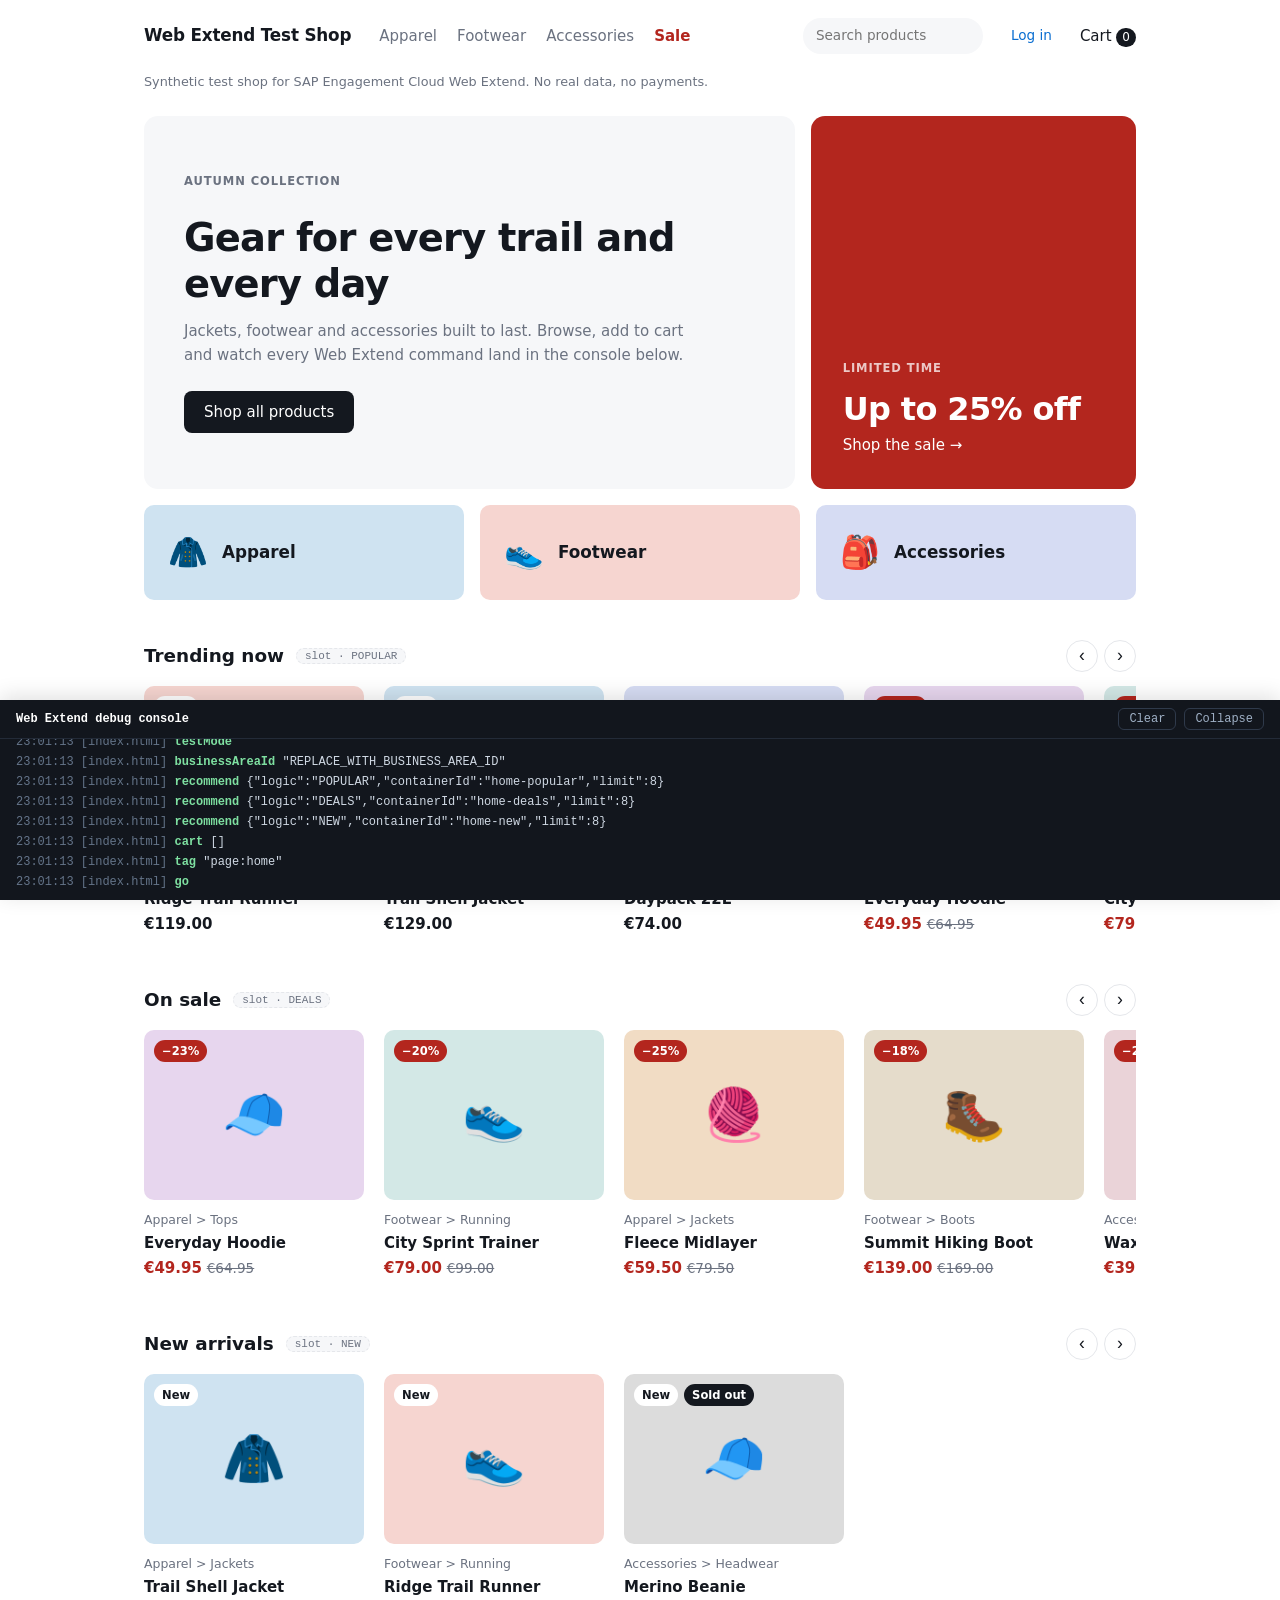
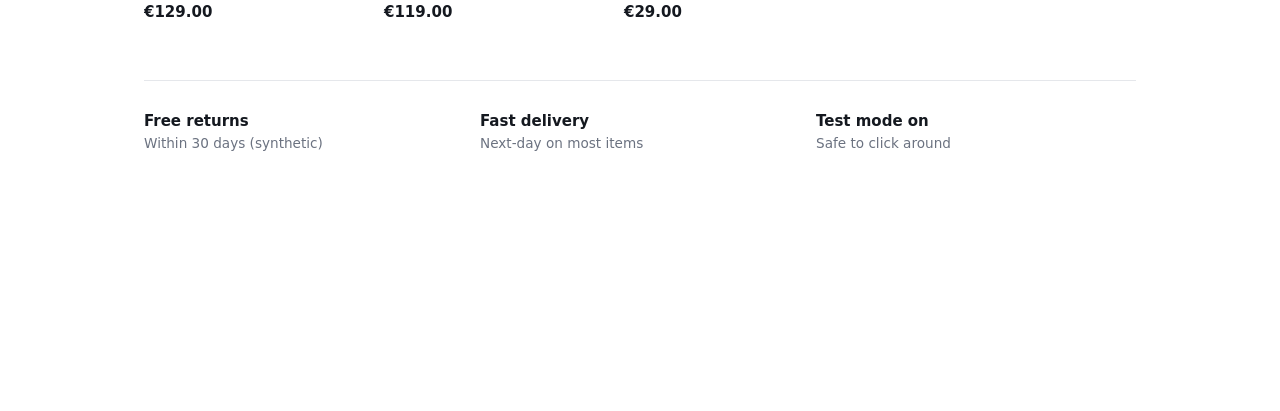
==== index.html @ 7c87bd81 "Add Web Extend test shop (static, synthetic data) Co-Authored-By: Claude Sonnet 5.5 <noreply@anthrop" ====
<!doctype html>
<html lang="en">
<head>
  <meta charset="UTF-8">
  <meta name="viewport" content="width=device-width, initial-scale=1">
  <meta name="robots" content="noindex, nofollow">
  <title>Home - Web Extend Test Shop</title>
  <link rel="stylesheet" href="css/styles.css">
</head>
<body data-page="home">
  <header id="site-header"></header>
  <div class="test-banner">Synthetic test shop for SAP Engagement Cloud Web Extend. No real data, no payments.</div>
  <main>
    <!-- Hero: one main message plus a sale promo -->
    <section class="hero-grid">
      <div class="hero">
        <p class="eyebrow">Autumn collection</p>
        <h1>Gear for every trail and every day</h1>
        <p>Jackets, footwear and accessories built to last. Browse, add to cart and watch every Web Extend command land in the console below.</p>
        <a class="btn" href="category.html">Shop all products</a>
      </div>
      <a class="promo" href="category.html?cat=Sale">
        <span class="eyebrow">Limited time</span>
        <strong>Up to 25% off</strong>
        <span>Shop the sale →</span>
      </a>
    </section>

    <!-- Category tiles -->
    <section class="tiles">
      <a class="tile" href="category.html?cat=Apparel" style="background:#cfe3f1"><span>🧥</span>Apparel</a>
      <a class="tile" href="category.html?cat=Footwear" style="background:#f6d5d0"><span>👟</span>Footwear</a>
      <a class="tile" href="category.html?cat=Accessories" style="background:#d6dcf3"><span>🎒</span>Accessories</a>
    </section>

    <!-- Recommendation carousels (filled by js/pages.js) -->
    <div id="slots"></div>

    <section class="benefits">
      <div><strong>Free returns</strong><span>Within 30 days (synthetic)</span></div>
      <div><strong>Fast delivery</strong><span>Next-day on most items</span></div>
      <div><strong>Test mode on</strong><span>Safe to click around</span></div>
    </section>
  </main>
  <script src="js/debug-console.js"></script>
  <script src="js/web-extend.js"></script>
  <script src="js/store.js"></script>
  <script src="js/pages.js"></script>
</body>
</html>
---- css/styles.css ----
/* Clean, minimal styling for the Web Extend test shop. No frameworks. */
:root {
  --bg: #ffffff;
  --surface: #f6f7f9;
  --fg: #14181f;
  --muted: #6b7280;
  --line: #e5e7eb;
  --accent: #0a6ed1;
  --accent-dark: #0854a0;
  --radius: 10px;
  --console-h: 200px;
}
* { box-sizing: border-box; }
body {
  margin: 0;
  font: 15px/1.6 system-ui, -apple-system, "Segoe UI", sans-serif;
  background: var(--bg);
  color: var(--fg);
  /* Leave room so the fixed debug console never hides page content */
  padding-bottom: calc(var(--console-h) + 32px);
}
body.console-collapsed { padding-bottom: 72px; }
a { color: var(--accent); text-decoration: none; }
a:hover { text-decoration: underline; }
h1 { font-size: 1.9rem; line-height: 1.2; margin: 0 0 20px; letter-spacing: -0.02em; }
h2 { font-size: 1.15rem; margin: 32px 0 14px; }
code { background: var(--surface); padding: 1px 5px; border-radius: 4px; font-size: .9em; }

/* ---------- header ---------- */
.site-header {
  display: flex; flex-wrap: wrap; align-items: center; gap: 8px 28px;
  max-width: 1040px; margin: 0 auto; padding: 18px 24px;
}
.site-header .brand { font-weight: 700; font-size: 1.05rem; color: var(--fg); letter-spacing: -0.01em; }
.site-header .brand:hover { text-decoration: none; }
.site-header nav { display: flex; gap: 20px; flex: 1; flex-wrap: wrap; }
.site-header nav a { color: var(--muted); }
.site-header nav a:hover { color: var(--fg); text-decoration: none; }
.site-header .session { color: var(--muted); font-size: .85rem; }
.site-header > a:last-child { color: var(--fg); font-weight: 500; }
.badge {
  display: inline-block; min-width: 1.5em; padding: 0 6px; border-radius: 999px;
  background: var(--fg); color: #fff; font-size: .75rem; text-align: center;
}
.test-banner {
  max-width: 1040px; margin: 0 auto; padding: 0 24px 8px; color: var(--muted); font-size: .8rem;
}

main { max-width: 1040px; margin: 0 auto; padding: 8px 24px 24px; }
.hero { padding: 56px 40px; border-radius: 14px; background: var(--surface); margin: 8px 0 8px; }
.hero h1 { font-size: 2.4rem; margin-bottom: 12px; }
.hero p { color: var(--muted); max-width: 520px; margin: 0 0 24px; }

/* ---------- product cards ---------- */
.grid { display: grid; grid-template-columns: repeat(auto-fill, minmax(220px, 1fr)); gap: 24px 20px; }
.card { display: flex; flex-direction: column; gap: 10px; }
.card .thumb {
  height: 170px; display: grid; place-items: center; font-size: 3.2rem;
  border-radius: var(--radius); transition: opacity .15s;
}
.card .thumb:hover { opacity: .85; text-decoration: none; }
.card .body { display: flex; flex-direction: column; gap: 1px; }
.card .body a.title { color: var(--fg); font-weight: 600; }
.card .cat { color: var(--muted); font-size: .78rem; order: -1; }
.price { font-weight: 600; }

.pills { display: flex; flex-wrap: wrap; gap: 8px; margin: 0 0 28px; }
.pill { padding: 5px 14px; border-radius: 999px; background: var(--surface); color: var(--fg); font-size: .875rem; }
.pill:hover { text-decoration: none; background: var(--line); }
.pill.active { background: var(--fg); color: #fff; }

/* ---------- buttons ---------- */
.btn {
  display: inline-block; padding: 9px 20px; border: 0; border-radius: 8px; cursor: pointer;
  background: var(--fg); color: #fff; font: inherit; font-weight: 500;
}
.btn:hover { background: #2b3340; text-decoration: none; }
.btn.secondary { background: var(--surface); color: var(--fg); }
.btn.secondary:hover { background: var(--line); }
.btn.small { padding: 1px 10px; }

/* ---------- product detail ---------- */
.product-detail { display: grid; grid-template-columns: 1fr 1fr; gap: 48px; align-items: start; }
.product-detail .thumb { height: 380px; border-radius: 14px; display: grid; place-items: center; font-size: 8rem; }
@media (max-width: 700px) { .product-detail { grid-template-columns: 1fr; gap: 24px; } }

/* ---------- tables / forms ---------- */
table { width: 100%; border-collapse: collapse; }
th { font-size: .78rem; text-transform: uppercase; letter-spacing: .04em; color: var(--muted); font-weight: 600; }
th, td { padding: 14px 10px; border-bottom: 1px solid var(--line); text-align: left; }
td.num, th.num { text-align: right; }
.totals { text-align: right; margin: 20px 0; font-size: 1.1rem; }

form.stack { display: grid; gap: 14px; max-width: 440px; }
label { display: grid; gap: 4px; font-size: .85rem; color: var(--muted); }
input, select {
  padding: 9px 11px; border: 1px solid var(--line); border-radius: 8px; font: inherit; color: var(--fg); background: #fff;
}
input:focus, select:focus { outline: 2px solid var(--accent); outline-offset: -1px; }
.notice { padding: 12px 16px; border-radius: var(--radius); background: var(--surface); margin: 0 0 20px; color: var(--muted); }
.notice.warn { background: #fff7dd; color: #5b4a00; }
.msg { color: var(--accent-dark); min-height: 1.5em; }
.muted { color: var(--muted); }
#summary { padding-left: 18px; }

/* ---------- Web Extend debug console (fixed to the bottom of every page) ---------- */
#we-console {
  position: fixed; left: 0; right: 0; bottom: 0; height: var(--console-h);
  display: flex; flex-direction: column; z-index: 1000;
  background: #12161d; color: #cfd8e3;
  font: 12px/1.5 ui-monospace, SFMono-Regular, Menlo, monospace;
  box-shadow: 0 -4px 20px rgba(0, 0, 0, .12);
}
#we-console.collapsed { height: 40px; }
#we-console .bar { display: flex; align-items: center; gap: 8px; padding: 8px 16px; border-bottom: 1px solid #232b38; }
#we-console .bar strong { color: #fff; font-weight: 600; }
#we-console .bar .spacer { flex: 1; }
#we-console.collapsed .bar { border-bottom: 0; }
#we-console .bar button {
  background: transparent; color: #9fb0c5; border: 1px solid #2f3a4b; border-radius: 6px; padding: 1px 10px; cursor: pointer; font: inherit;
}
#we-console .bar button:hover { color: #fff; border-color: #5b6b82; }
#we-console .log { flex: 1; overflow-y: auto; padding: 8px 16px; }
#we-console.collapsed .log { display: none; }
#we-console .row { padding: 1px 0; white-space: pre-wrap; word-break: break-all; }
#we-console .t, #we-console .page { color: #647489; }
#we-console .cmd { color: #7ee0a1; font-weight: 700; }
#we-console .cmd.note { color: #f0c36d; }

/* ---------- homepage ---------- */
.eyebrow { text-transform: uppercase; letter-spacing: .08em; font-size: .72rem; font-weight: 600; color: var(--muted); margin: 0 0 8px; }
.hero-grid { display: grid; grid-template-columns: 2fr 1fr; gap: 16px; margin: 8px 0 16px; }
.hero-grid .hero { margin: 0; }
.promo {
  display: flex; flex-direction: column; justify-content: flex-end; gap: 6px; padding: 32px;
  border-radius: 14px; background: #b3261e; color: #fff; min-height: 240px;
}
.promo:hover { text-decoration: none; background: #9a1f19; }
.promo .eyebrow { color: rgba(255, 255, 255, .75); }
.promo strong { font-size: 2rem; line-height: 1.1; letter-spacing: -0.02em; }
.tiles { display: grid; grid-template-columns: repeat(3, 1fr); gap: 16px; margin-bottom: 8px; }
.tile {
  display: flex; align-items: center; gap: 14px; padding: 22px 24px; border-radius: var(--radius);
  color: var(--fg); font-weight: 600; font-size: 1.05rem;
}
.tile:hover { text-decoration: none; filter: brightness(.97); }
.tile span { font-size: 2rem; }
.benefits { display: grid; grid-template-columns: repeat(3, 1fr); gap: 16px; margin-top: 48px; padding-top: 28px; border-top: 1px solid var(--line); }
.benefits div { display: flex; flex-direction: column; }
.benefits span { color: var(--muted); font-size: .85rem; }
@media (max-width: 700px) {
  .hero-grid, .tiles, .benefits { grid-template-columns: 1fr; }
  .hero { padding: 32px 24px; }
}

/* ---------- header search ---------- */
.site-header .search input { width: 180px; padding: 6px 12px; border-radius: 999px; background: var(--surface); border-color: transparent; font-size: .85rem; }
.sale-link { color: #b3261e !important; font-weight: 600; }

/* ---------- carousels (recommendation slots) ---------- */
.carousel { margin-top: 40px; }
.carousel-head { display: flex; align-items: center; gap: 12px; margin-bottom: 14px; }
.carousel-head h2 { margin: 0; }
.slot-tag {
  font: 11px ui-monospace, Menlo, monospace; color: var(--muted); background: var(--surface);
  border: 1px dashed var(--line); padding: 1px 8px; border-radius: 999px;
}
.carousel-nav { margin-left: auto; display: flex; gap: 6px; }
.carousel-nav button {
  width: 32px; height: 32px; border-radius: 50%; border: 1px solid var(--line); background: #fff;
  font-size: 1.1rem; line-height: 1; cursor: pointer; color: var(--fg);
}
.carousel-nav button:hover { background: var(--surface); }
.track { display: flex; gap: 20px; overflow-x: auto; scroll-snap-type: x mandatory; padding-bottom: 8px; scrollbar-width: thin; }
.track .card { flex: 0 0 220px; scroll-snap-align: start; }

/* ---------- prices, badges, stock ---------- */
.price.sale { color: #b3261e; }
.was { color: var(--muted); font-size: .85rem; }
.big-price { font-size: 1.6rem; margin: 0 0 12px; }
.big-price .was { font-size: 1.1rem; }
.card .thumb, .product-detail .thumb { position: relative; }
.tags { position: absolute; top: 10px; left: 10px; display: flex; gap: 6px; font-size: .72rem; font-weight: 600; font-family: system-ui, sans-serif; }
.tag { padding: 2px 8px; border-radius: 999px; background: #fff; color: var(--fg); }
.tag.sale { background: #b3261e; color: #fff; }
.tag.out { background: var(--fg); color: #fff; }
.stock { font-size: .85rem; font-weight: 500; margin: 0 0 16px; }
.stock.ok { color: #1a7f37; }
.stock.low { color: #b25e00; }
.stock.out { color: #b3261e; }
.btn:disabled { background: var(--line); color: var(--muted); cursor: not-allowed; }

/* ---------- category toolbar ---------- */
.toolbar { display: flex; align-items: center; justify-content: space-between; margin-bottom: 20px; }
label.inline { display: flex; align-items: center; gap: 8px; }
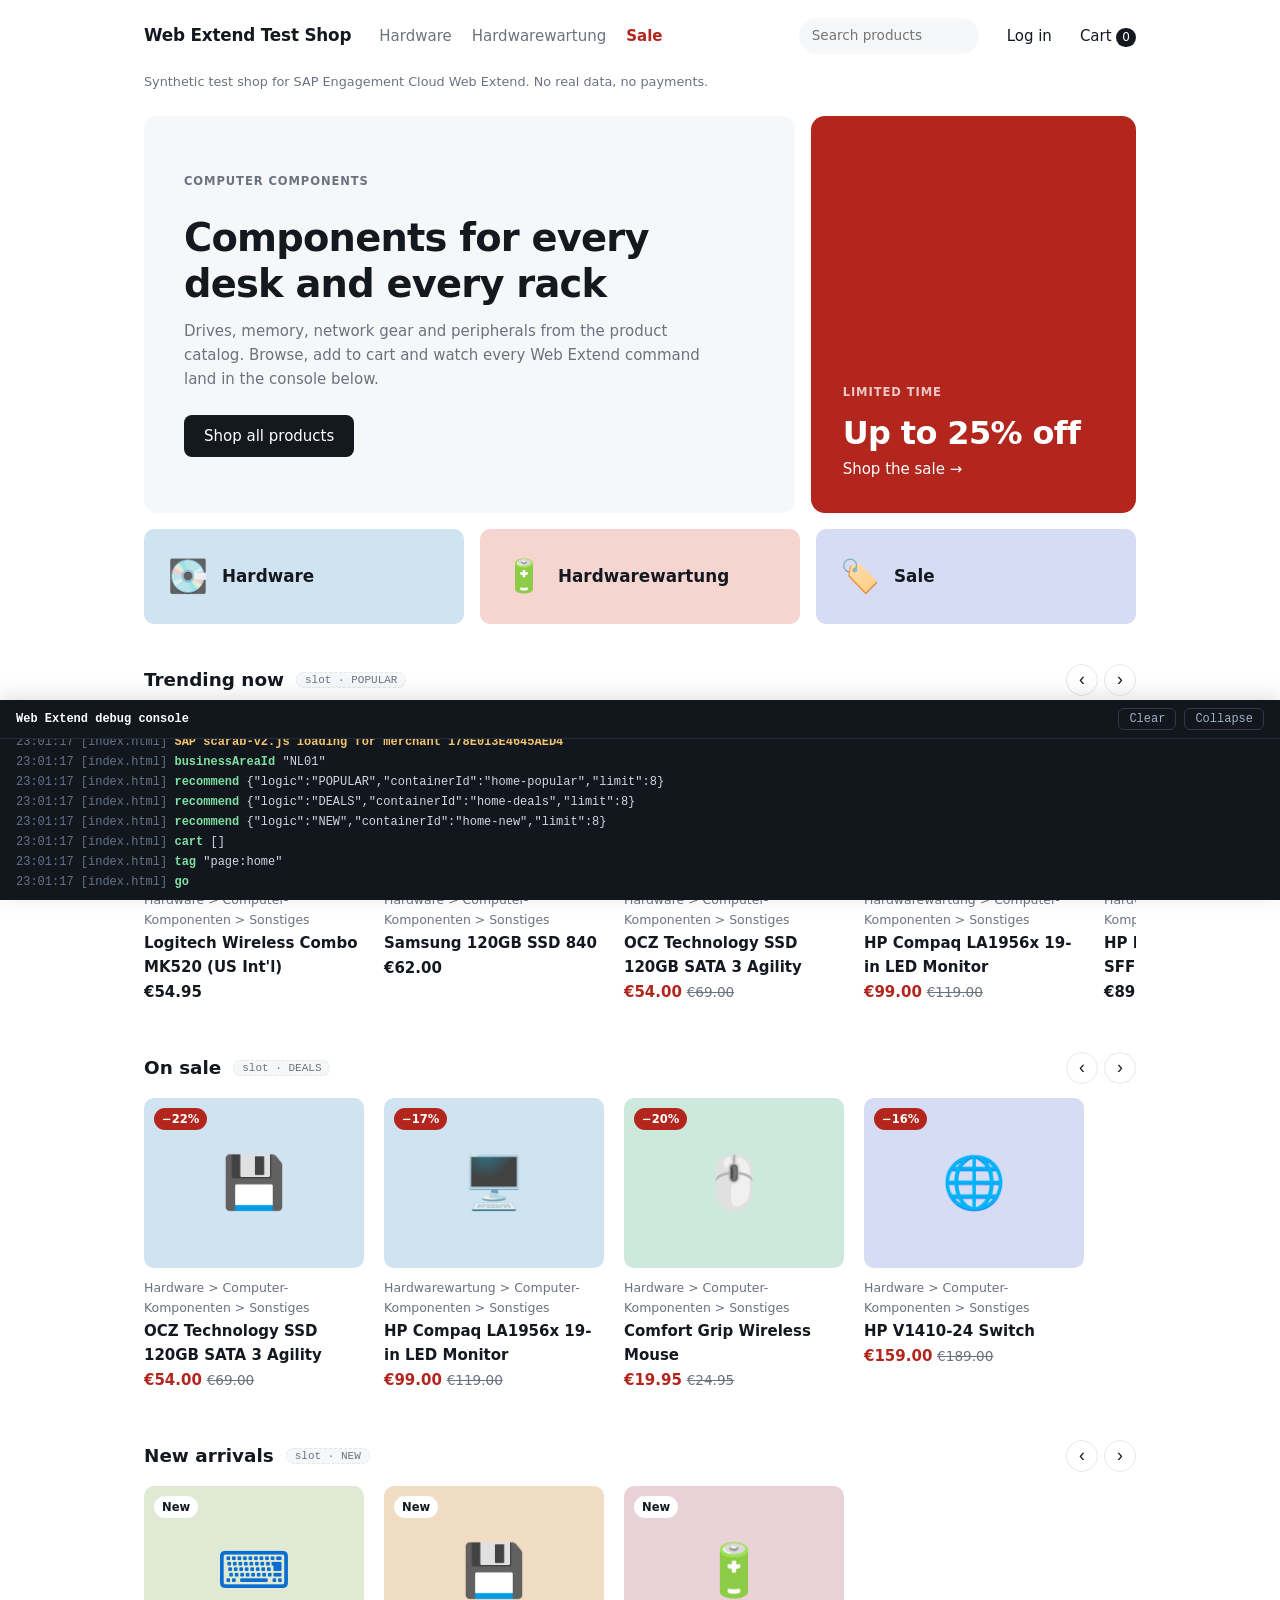
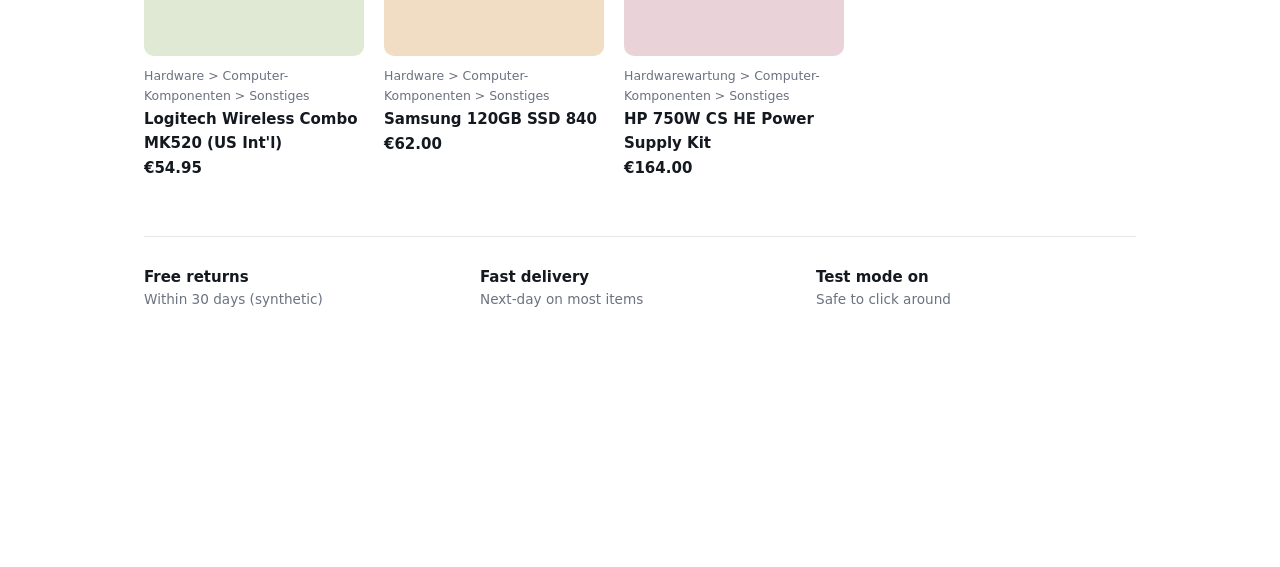
==== commit fe932dcc: "Import 20 products from the catalog list (Material number as item ID); adapt categories and recommen" ====
--- a/index.html
+++ b/index.html
@@ -14,9 +14,9 @@
     <!-- Hero: one main message plus a sale promo -->
     <section class="hero-grid">
       <div class="hero">
-        <p class="eyebrow">Autumn collection</p>
-        <h1>Gear for every trail and every day</h1>
-        <p>Jackets, footwear and accessories built to last. Browse, add to cart and watch every Web Extend command land in the console below.</p>
+        <p class="eyebrow">Computer components</p>
+        <h1>Components for every desk and every rack</h1>
+        <p>Drives, memory, network gear and peripherals from the product catalog. Browse, add to cart and watch every Web Extend command land in the console below.</p>
         <a class="btn" href="category.html">Shop all products</a>
       </div>
       <a class="promo" href="category.html?cat=Sale">
@@ -28,9 +28,9 @@
 
     <!-- Category tiles -->
     <section class="tiles">
-      <a class="tile" href="category.html?cat=Apparel" style="background:#cfe3f1"><span>🧥</span>Apparel</a>
-      <a class="tile" href="category.html?cat=Footwear" style="background:#f6d5d0"><span>👟</span>Footwear</a>
-      <a class="tile" href="category.html?cat=Accessories" style="background:#d6dcf3"><span>🎒</span>Accessories</a>
+      <a class="tile" href="category.html?cat=Hardware" style="background:#cfe3f1"><span>💽</span>Hardware</a>
+      <a class="tile" href="category.html?cat=Hardwarewartung" style="background:#f6d5d0"><span>🔋</span>Hardwarewartung</a>
+      <a class="tile" href="category.html?cat=Sale" style="background:#d6dcf3"><span>🏷️</span>Sale</a>
     </section>
 
     <!-- Recommendation carousels (filled by js/pages.js) -->
--- a/css/styles.css
+++ b/css/styles.css
@@ -193,3 +193,25 @@
 /* ---------- category toolbar ---------- */
 .toolbar { display: flex; align-items: center; justify-content: space-between; margin-bottom: 20px; }
 label.inline { display: flex; align-items: center; gap: 8px; }
+
+/* ---------- header user menu ---------- */
+.login-link { color: var(--fg); font-weight: 500; }
+.user-menu { position: relative; }
+.avatar {
+  width: 34px; height: 34px; border-radius: 50%; border: 0; cursor: pointer;
+  display: grid; place-items: center; background: var(--surface); color: var(--muted);
+}
+.avatar:hover, .avatar[aria-expanded="true"] { background: var(--line); color: var(--fg); }
+.menu {
+  position: absolute; right: 0; top: calc(100% + 8px); z-index: 50; min-width: 240px;
+  background: #fff; border: 1px solid var(--line); border-radius: var(--radius);
+  box-shadow: 0 8px 24px rgba(0, 0, 0, .12); padding: 6px; display: flex; flex-direction: column;
+}
+.menu[hidden] { display: none; }
+.menu-head { padding: 10px 12px 12px; border-bottom: 1px solid var(--line); margin-bottom: 4px; display: flex; flex-direction: column; }
+.menu-head span { color: var(--muted); font-size: .8rem; word-break: break-all; }
+.menu a, .menu button {
+  display: block; width: 100%; text-align: left; padding: 8px 12px; border: 0; border-radius: 6px;
+  background: transparent; color: var(--fg); font: inherit; cursor: pointer;
+}
+.menu a:hover, .menu button:hover { background: var(--surface); text-decoration: none; }
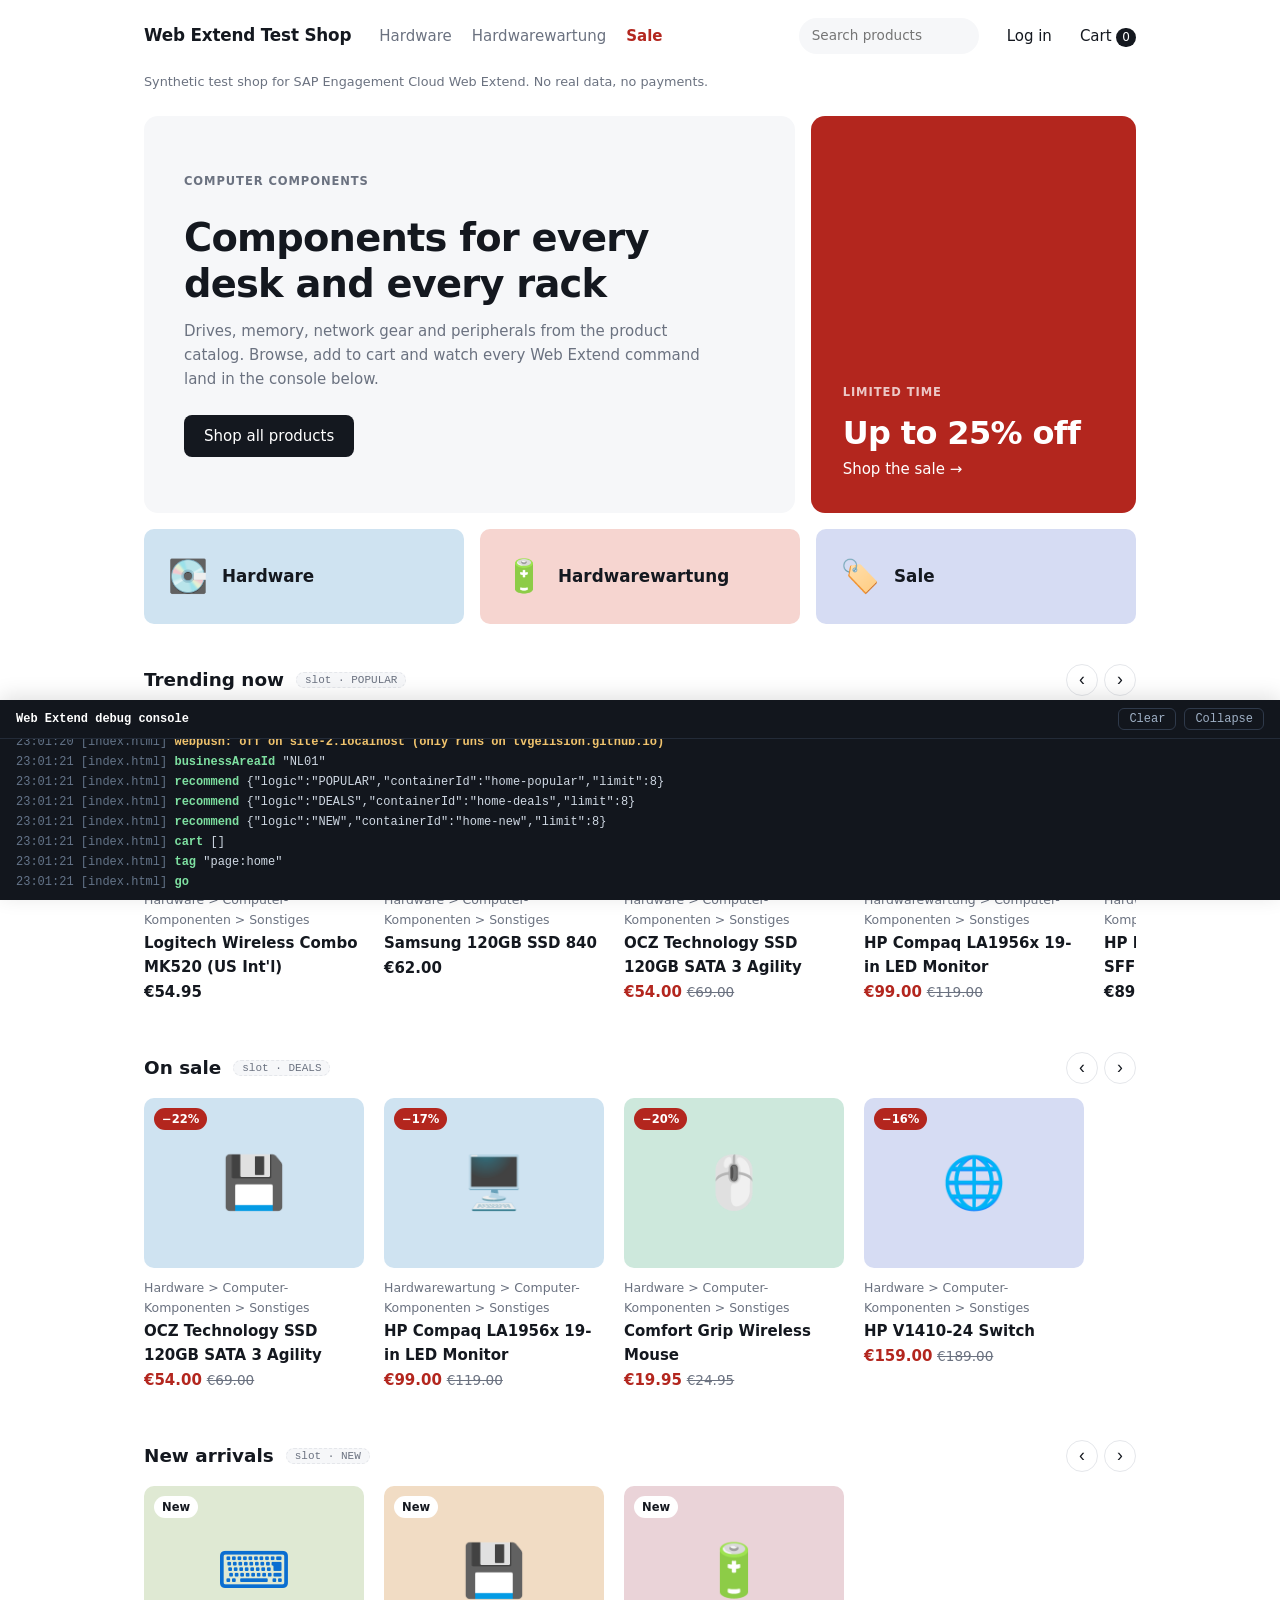
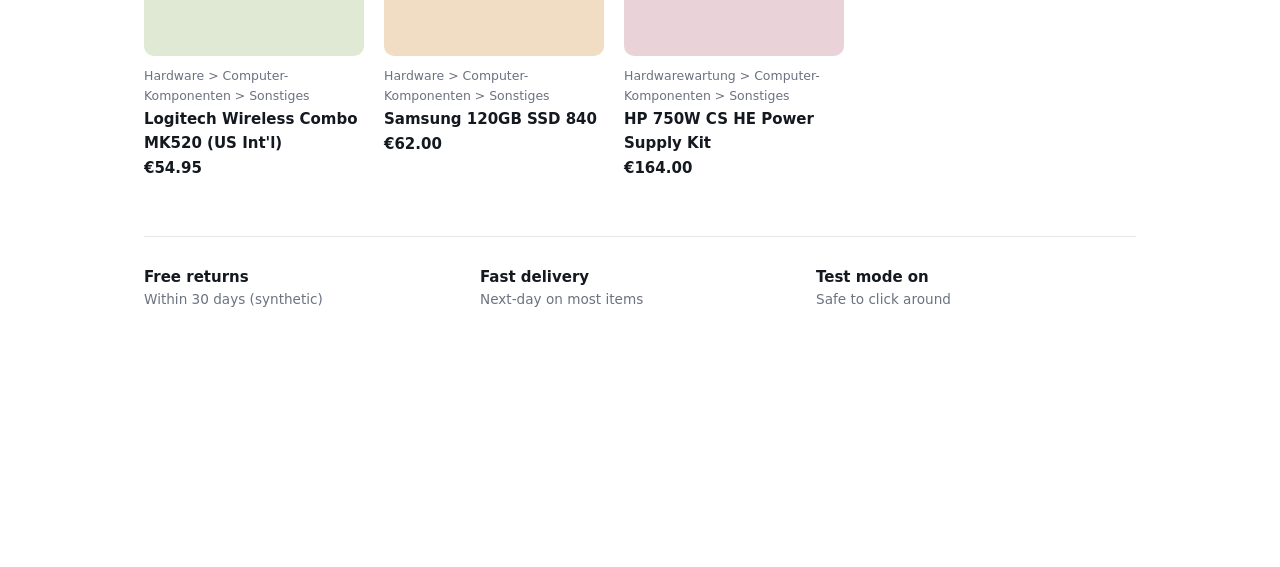
==== commit 536ab083: "Add Web Push (SAP Emarsys web SDK v4): SDK init, opt-in bar, contact link, root-site service worker " ====
--- a/index.html
+++ b/index.html
@@ -45,6 +45,7 @@
   <script src="js/debug-console.js"></script>
   <script src="js/web-extend.js"></script>
   <script src="js/store.js"></script>
+  <script src="js/web-push.js"></script>
   <script src="js/pages.js"></script>
 </body>
 </html>
--- a/css/styles.css
+++ b/css/styles.css
@@ -215,3 +215,11 @@
   background: transparent; color: var(--fg); font: inherit; cursor: pointer;
 }
 .menu a:hover, .menu button:hover { background: var(--surface); text-decoration: none; }
+
+/* ---------- Web Push opt-in bar ---------- */
+.push-bar {
+  max-width: 1040px; margin: 0 auto 8px; padding: 10px 24px; display: flex; flex-wrap: wrap;
+  align-items: center; gap: 10px 14px; background: var(--surface); border-radius: var(--radius); font-size: .9rem;
+}
+.push-bar[hidden] { display: none; }
+.push-bar span { flex: 1; min-width: 220px; }
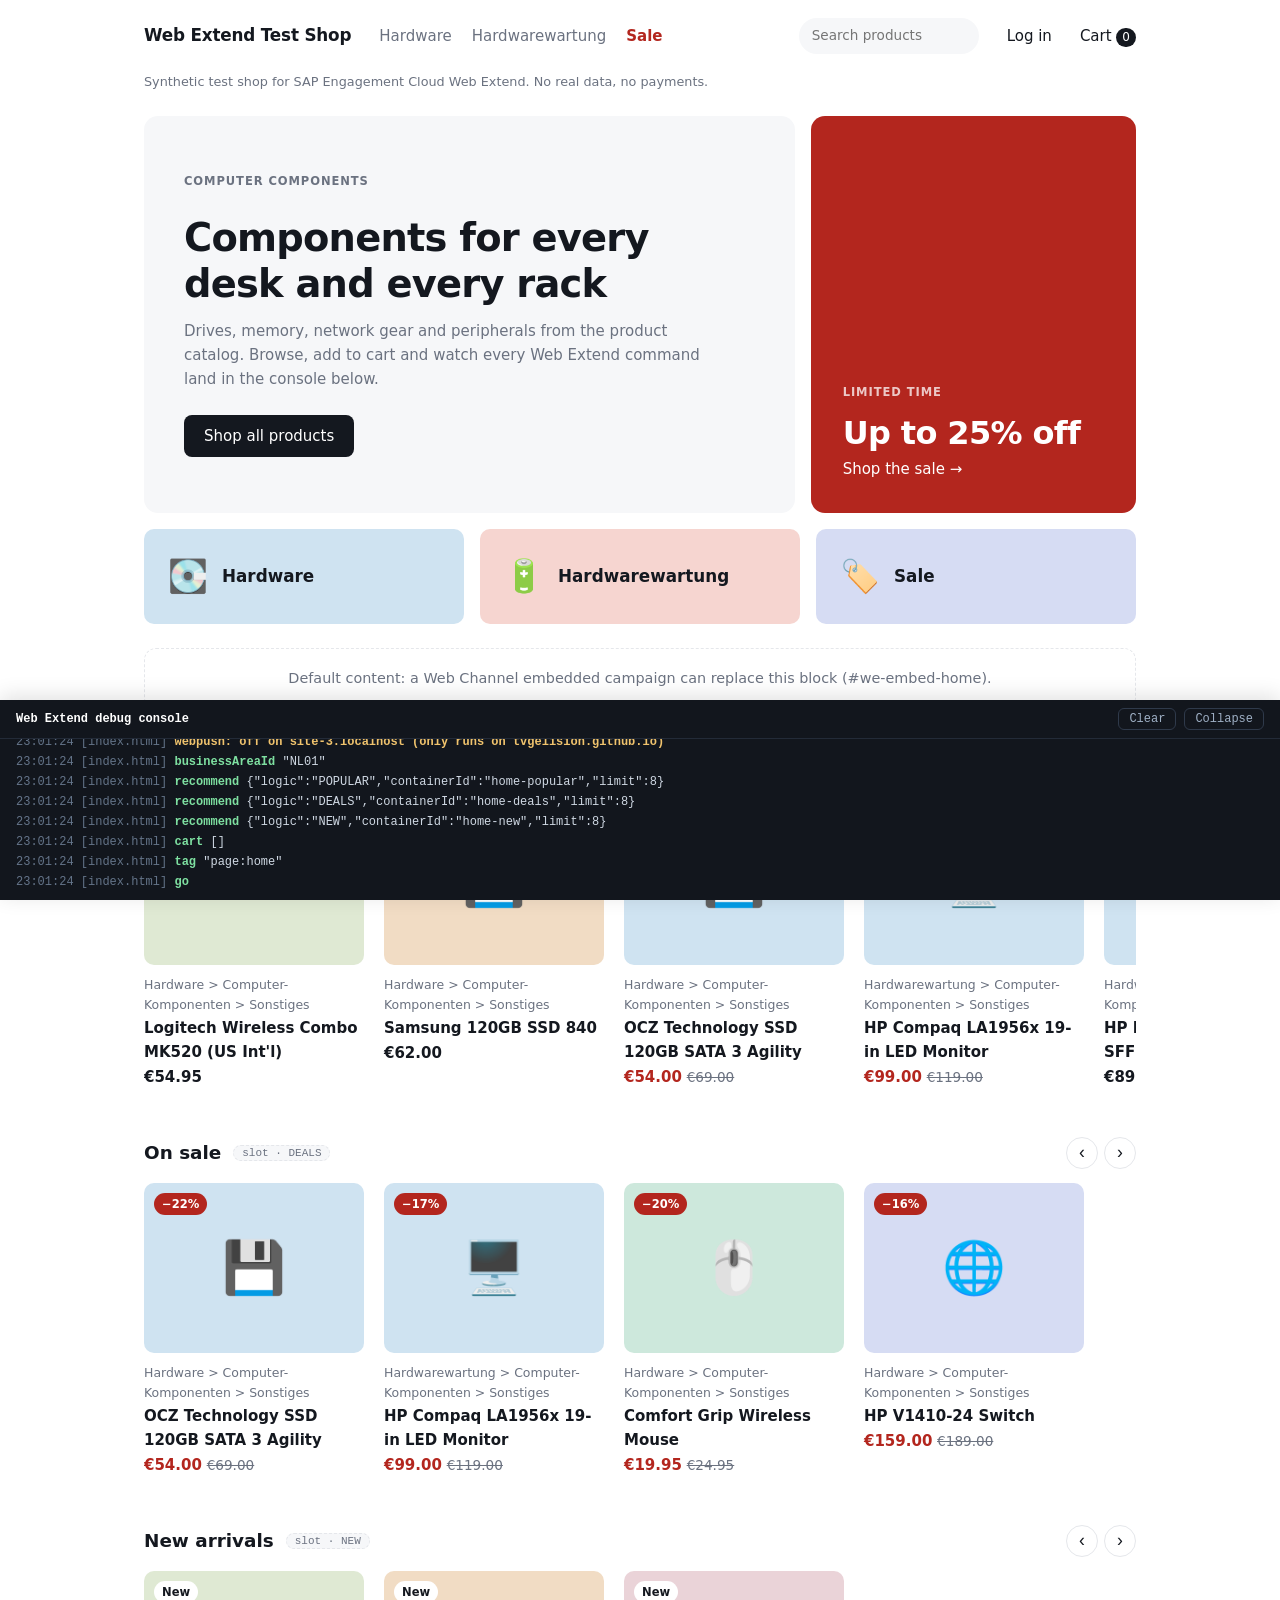
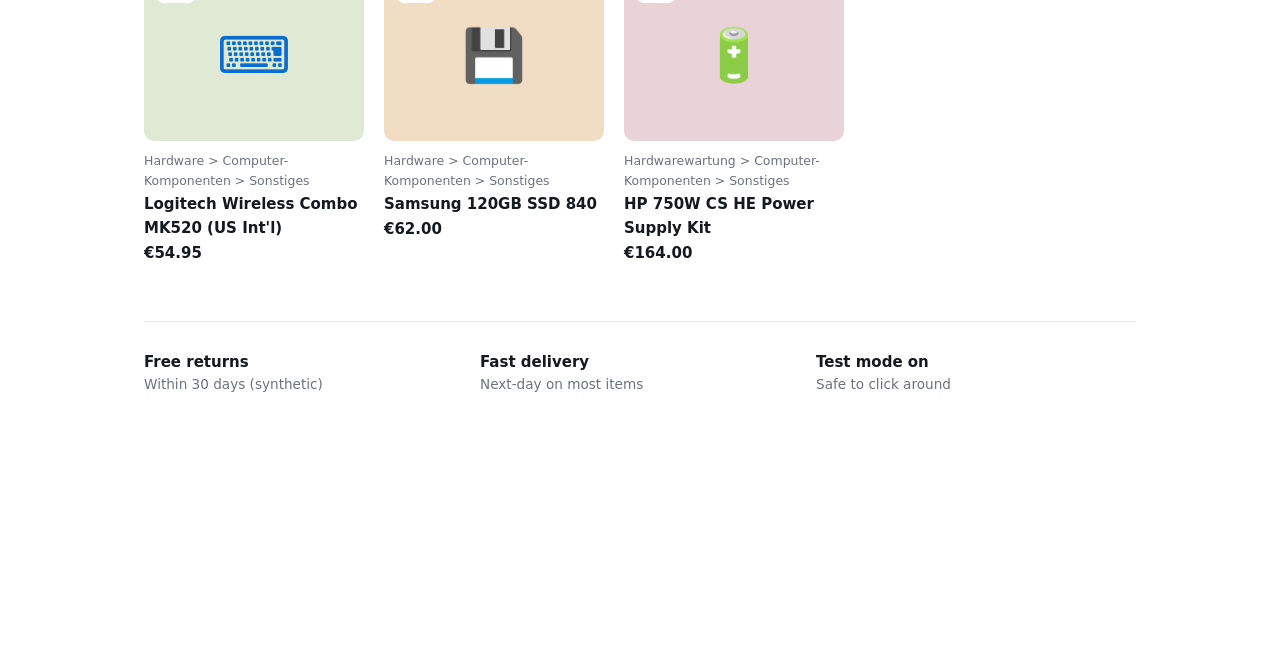
==== commit 39be98f7: "Add embedded Web Channel placeholders on home and cart Co-Authored-By: Claude Sonnet 5.5 <noreply@an" ====
--- a/index.html
+++ b/index.html
@@ -33,6 +33,12 @@
       <a class="tile" href="category.html?cat=Sale" style="background:#d6dcf3"><span>🏷️</span>Sale</a>
     </section>
 
+    <!-- Web Channel "Embedded" campaign target: SAP replaces this element (selector #we-embed-home).
+         The text inside is the fallback shown when no campaign applies. -->
+    <section id="we-embed-home" class="we-embed">
+      <span>Default content: a Web Channel embedded campaign can replace this block (#we-embed-home).</span>
+    </section>
+
     <!-- Recommendation carousels (filled by js/pages.js) -->
     <div id="slots"></div>
 
--- a/css/styles.css
+++ b/css/styles.css
@@ -145,6 +145,8 @@
 }
 .tile:hover { text-decoration: none; filter: brightness(.97); }
 .tile span { font-size: 2rem; }
+/* Placeholder that a Web Channel embedded campaign replaces */
+.we-embed { margin: 24px 0; padding: 18px 20px; border: 1px dashed var(--line); border-radius: 12px; color: var(--muted); font-size: .9rem; text-align: center; }
 .benefits { display: grid; grid-template-columns: repeat(3, 1fr); gap: 16px; margin-top: 48px; padding-top: 28px; border-top: 1px solid var(--line); }
 .benefits div { display: flex; flex-direction: column; }
 .benefits span { color: var(--muted); font-size: .85rem; }
